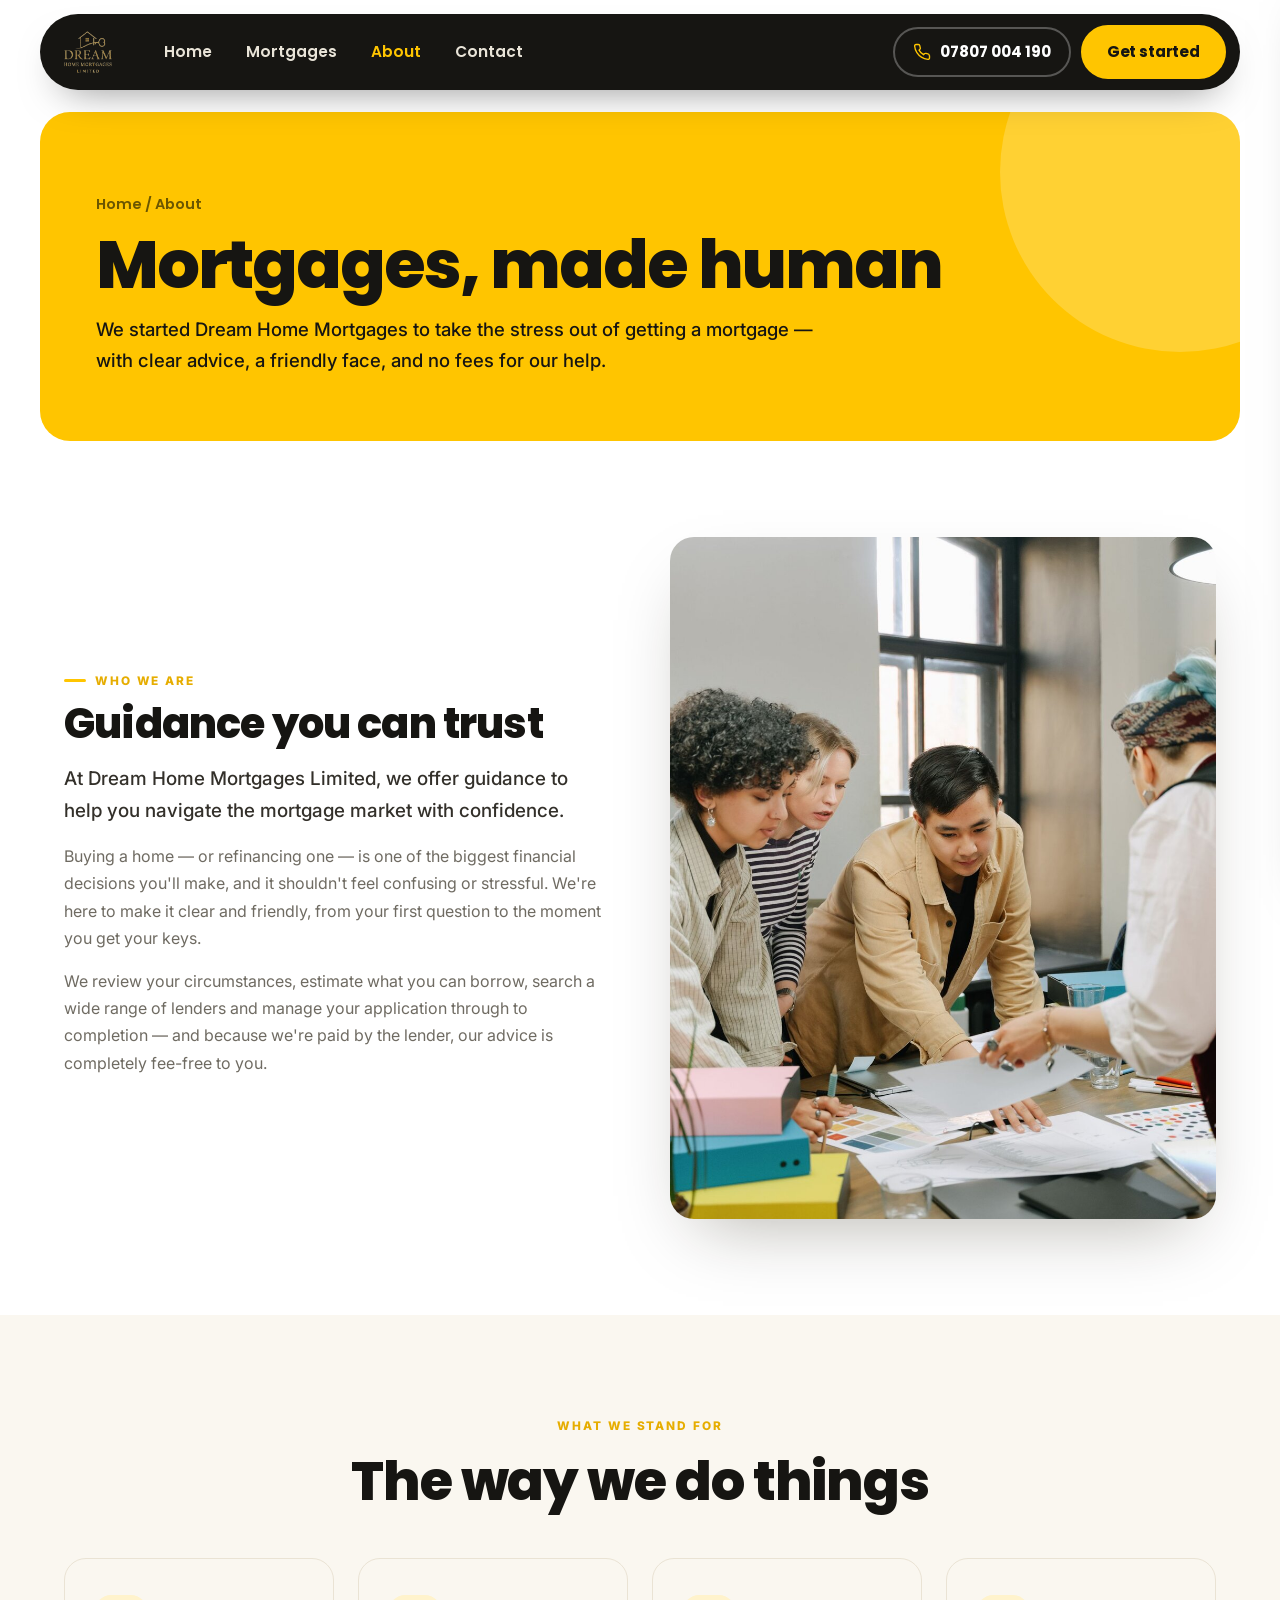
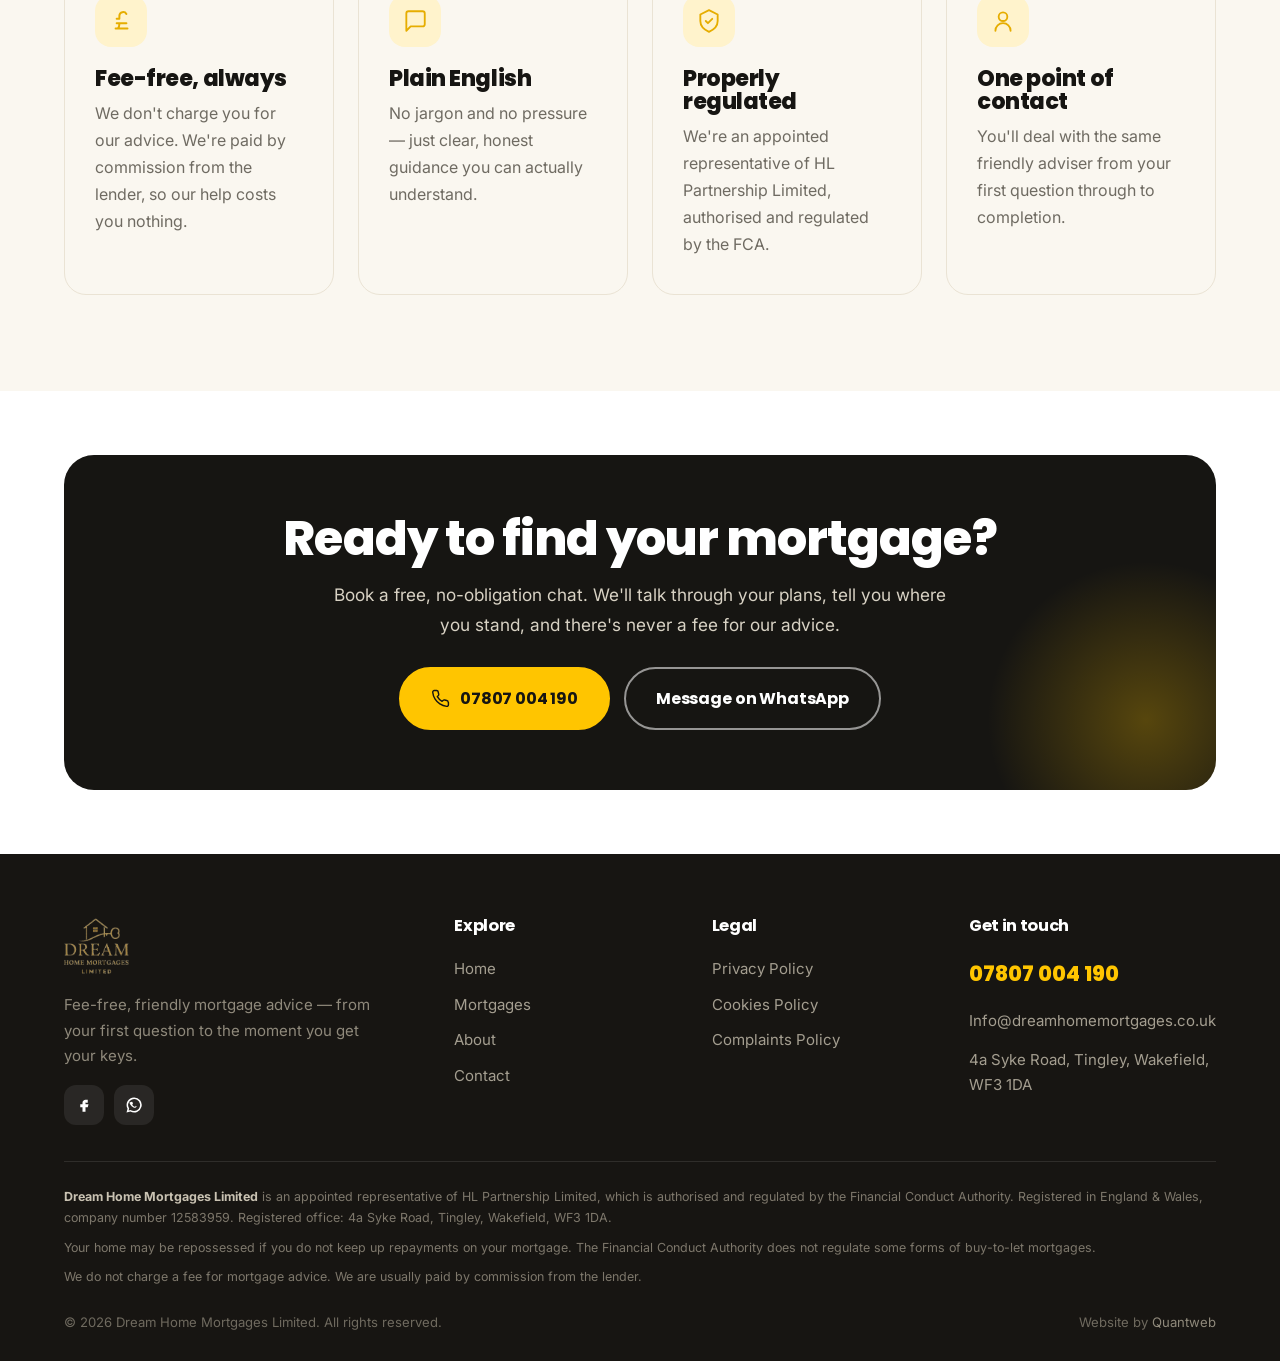
==== about.html @ 36b09202 "Initial commit Co-authored-by: Cursor <cursoragent@cursor.com>" ====
<!doctype html><html lang="en"><head>
<meta charset="utf-8"><meta name="viewport" content="width=device-width,initial-scale=1">
<title>About Us — Dream Home Mortgages</title>
<meta name="description" content="About Dream Home Mortgages — fee-free, friendly mortgage advice based in Tingley, Wakefield. We help you navigate the mortgage market with confidence, from first question to keys.">
<link rel="canonical" href="https://www.dreamhomemortgages.co.uk/about.html">
<meta property="og:type" content="website"><meta property="og:site_name" content="Dream Home Mortgages">
<meta property="og:title" content="About Us — Dream Home Mortgages"><meta property="og:description" content="About Dream Home Mortgages — fee-free, friendly mortgage advice based in Tingley, Wakefield. We help you navigate the mortgage market with confidence, from first question to keys.">
<meta property="og:image" content="https://www.dreamhomemortgages.co.uk/assets/hero.jpg"><meta name="theme-color" content="#161512">
<link rel="icon" href="assets/favicon.svg">
<link rel="preconnect" href="https://fonts.googleapis.com"><link rel="preconnect" href="https://fonts.gstatic.com" crossorigin>
<link href="https://fonts.googleapis.com/css2?family=Poppins:wght@500;600;700;800&family=Inter:wght@400;500;600;700&display=swap" rel="stylesheet">
<link rel="stylesheet" href="css/site.css">
</head><body>
<header class="site"><div class="bar">
  <a class="brand" href="index.html" aria-label="Dream Home Mortgages home"><img src="assets/logo.png" alt="Dream Home Mortgages"></a>
  <nav class="nav-links">
    <a href="index.html">Home</a><a href="services.html">Mortgages</a><a href="about.html" class="active">About</a><a href="contact.html">Contact</a>
  </nav>
  <div class="nav-cta">
    <a class="callchip" href="tel:+447807004190"><svg viewBox="0 0 24 24" fill="none" stroke="currentColor" stroke-width="1.8" stroke-linecap="round" stroke-linejoin="round"><path d="M22 16.9v3a2 2 0 0 1-2.2 2 19.8 19.8 0 0 1-8.6-3 19.5 19.5 0 0 1-6-6 19.8 19.8 0 0 1-3-8.6A2 2 0 0 1 4.1 2h3a2 2 0 0 1 2 1.7c.1.9.3 1.8.6 2.6a2 2 0 0 1-.5 2.1L8 9.6a16 16 0 0 0 6 6l1.2-1.2a2 2 0 0 1 2.1-.5c.8.3 1.7.5 2.6.6a2 2 0 0 1 1.7 2z"/></svg><span>07807 004 190<small>Free, friendly advice</small></span></a>
    <a class="btn btn-primary" href="contact.html">Get started</a>
    <button class="burger" data-mm-open aria-label="Open menu"><span></span><span></span><span></span></button>
  </div>
</div></header>
<div class="mm-back" data-mm-close></div>
<aside class="mobile-menu">
  <button class="mm-close" data-mm-close aria-label="Close">&times;</button>
  <a href="index.html">Home</a><a href="services.html">Mortgages</a><a href="about.html">About</a><a href="contact.html">Contact</a>
  <a class="btn btn-primary" href="contact.html">Get started</a>
  <a class="btn btn-ghost" href="tel:+447807004190">Call 07807 004 190</a>
</aside><section class="page-hero"><div class="wrap"><p class="crumb"><a href="index.html">Home</a> / About</p><h1>Mortgages, made human</h1><p>We started Dream Home Mortgages to take the stress out of getting a mortgage — with clear advice, a friendly face, and no fees for our help.</p></div></section>
<section class="sec"><div class="wrap">
  <div class="split rev">
    <div class="media tall" data-reveal><img src="assets/about.jpg" alt="A Dream Home Mortgages adviser with clients"></div>
    <div class="about-copy" data-reveal>
      <span class="eyebrow">Who we are</span>
      <h2 style="font-size:clamp(1.9rem,3.4vw,2.6rem);margin:12px 0 18px">Guidance you can trust</h2>
      <p class="lead">At Dream Home Mortgages Limited, we offer guidance to help you navigate the mortgage market with confidence.</p>
      <p>Buying a home — or refinancing one — is one of the biggest financial decisions you'll make, and it shouldn't feel confusing or stressful. We're here to make it clear and friendly, from your first question to the moment you get your keys.</p>
      <p>We review your circumstances, estimate what you can borrow, search a wide range of lenders and manage your application through to completion — and because we're paid by the lender, our advice is completely fee-free to you.</p>
    </div>
  </div>
</div></section>
<section class="sec" style="background:var(--bg2)"><div class="wrap">
  <div class="sec-head center" data-reveal><span class="eyebrow c">What we stand for</span><h2>The way we do things</h2></div>
  <div class="steps" style="grid-template-columns:repeat(4,1fr)"><div class="step" data-reveal><div class="n" style="background:var(--gold-soft);color:var(--gold-d)"><svg viewBox="0 0 24 24" fill="none" stroke="currentColor" stroke-width="1.8" stroke-linecap="round" stroke-linejoin="round"><path d="M17 5.5A3.5 3.5 0 0 0 10.5 7v3H8m0 4h9M7 19h11M9 19c1.5-1 1.5-3 1.5-5"/></svg></div><h3>Fee-free, always</h3><p>We don't charge you for our advice. We're paid by commission from the lender, so our help costs you nothing.</p></div><div class="step" data-reveal><div class="n" style="background:var(--gold-soft);color:var(--gold-d)"><svg viewBox="0 0 24 24" fill="none" stroke="currentColor" stroke-width="1.7" stroke-linecap="round" stroke-linejoin="round"><path d="M21 15a2 2 0 0 1-2 2H8l-4 4V5a2 2 0 0 1 2-2h13a2 2 0 0 1 2 2z"/></svg></div><h3>Plain English</h3><p>No jargon and no pressure — just clear, honest guidance you can actually understand.</p></div><div class="step" data-reveal><div class="n" style="background:var(--gold-soft);color:var(--gold-d)"><svg viewBox="0 0 24 24" fill="none" stroke="currentColor" stroke-width="1.7" stroke-linecap="round" stroke-linejoin="round"><path d="M12 2 4 6v6c0 5 3.5 8 8 10 4.5-2 8-5 8-10V6z"/><path d="m9 12 2 2 4-4"/></svg></div><h3>Properly regulated</h3><p>We're an appointed representative of HL Partnership Limited, authorised and regulated by the FCA.</p></div><div class="step" data-reveal><div class="n" style="background:var(--gold-soft);color:var(--gold-d)"><svg viewBox="0 0 24 24" fill="none" stroke="currentColor" stroke-width="1.7" stroke-linecap="round" stroke-linejoin="round"><circle cx="12" cy="8" r="4"/><path d="M5 21a7 7 0 0 1 14 0"/></svg></div><h3>One point of contact</h3><p>You'll deal with the same friendly adviser from your first question through to completion.</p></div></div>
</div></section>


<section class="sec-tight"><div class="wrap">
  <div class="cta-band" data-reveal>
    <h2>Ready to find your mortgage?</h2>
    <p>Book a free, no-obligation chat. We'll talk through your plans, tell you where you stand, and there's never a fee for our advice.</p>
    <div class="cta-row"><a class="btn btn-primary" href="tel:+447807004190"><svg viewBox="0 0 24 24" fill="none" stroke="currentColor" stroke-width="1.8" stroke-linecap="round" stroke-linejoin="round"><path d="M22 16.9v3a2 2 0 0 1-2.2 2 19.8 19.8 0 0 1-8.6-3 19.5 19.5 0 0 1-6-6 19.8 19.8 0 0 1-3-8.6A2 2 0 0 1 4.1 2h3a2 2 0 0 1 2 1.7c.1.9.3 1.8.6 2.6a2 2 0 0 1-.5 2.1L8 9.6a16 16 0 0 0 6 6l1.2-1.2a2 2 0 0 1 2.1-.5c.8.3 1.7.5 2.6.6a2 2 0 0 1 1.7 2z"/></svg> 07807 004 190</a><a class="btn btn-outline-w" href="https://wa.me/447807004190" target="_blank" rel="noopener">Message on WhatsApp</a></div>
  </div>
</div></section>
<footer class="site"><div class="wrap">
  <div class="cols">
    <div class="fbrand"><img src="assets/logo.png" alt="Dream Home Mortgages"><p>Fee-free, friendly mortgage advice — from your first question to the moment you get your keys.</p>
      <div class="fsoc"><a href="https://www.facebook.com/dreamhomemortgages2020" target="_blank" rel="noopener" aria-label="Facebook"><svg viewBox="0 0 24 24" fill="currentColor"><path d="M14 9h3V5h-3c-2.2 0-4 1.8-4 4v2H7v4h3v6h4v-6h3l1-4h-4V9a1 1 0 0 1 1-1z"/></svg></a><a href="https://wa.me/447807004190" target="_blank" rel="noopener" aria-label="WhatsApp"><svg viewBox="0 0 24 24" fill="currentColor"><path d="M12 2a10 10 0 0 0-8.6 15L2 22l5.2-1.4A10 10 0 1 0 12 2zm0 18a8 8 0 0 1-4.1-1.1l-.3-.2-2.8.7.8-2.8-.2-.3A8 8 0 1 1 12 20zm4.4-6c-.2-.1-1.4-.7-1.6-.8s-.4-.1-.5.1-.6.8-.8 1-.3.2-.5.1a6.5 6.5 0 0 1-1.9-1.2 7.2 7.2 0 0 1-1.3-1.7c-.1-.2 0-.4.1-.5l.4-.4.2-.4v-.4c0-.1-.5-1.3-.7-1.7s-.4-.4-.5-.4h-.5a1 1 0 0 0-.7.3A2.8 2.8 0 0 0 6 8.8a4.9 4.9 0 0 0 1 2.6 11 11 0 0 0 4.3 3.8c1.6.7 1.9.6 2.2.5a2.4 2.4 0 0 0 1.6-1.1 2 2 0 0 0 .1-1.1c0-.1-.2-.2-.4-.3z"/></svg></a></div>
    </div>
    <div class="col"><h4>Explore</h4><a href="index.html">Home</a><a href="services.html">Mortgages</a><a href="about.html">About</a><a href="contact.html">Contact</a></div>
    <div class="col"><h4>Legal</h4><a href="#">Privacy Policy</a><a href="#">Cookies Policy</a><a href="#">Complaints Policy</a></div>
    <div class="col fcontact"><h4>Get in touch</h4>
      <a class="big" href="tel:+447807004190">07807 004 190</a>
      <a href="mailto:Info@dreamhomemortgages.co.uk">Info@dreamhomemortgages.co.uk</a>
      <p style="margin-top:8px">4a Syke Road, Tingley, Wakefield, WF3 1DA</p>
    </div>
  </div>
  <div class="reg">
    <p><strong style="color:#c9c2b2">Dream Home Mortgages Limited</strong> is an appointed representative of HL Partnership Limited, which is authorised and regulated by the Financial Conduct Authority. Registered in England &amp; Wales, company number 12583959. Registered office: 4a Syke Road, Tingley, Wakefield, WF3 1DA.</p>
    <p>Your home may be repossessed if you do not keep up repayments on your mortgage. The Financial Conduct Authority does not regulate some forms of buy-to-let mortgages.</p>
    <p>We do not charge a fee for mortgage advice. We are usually paid by commission from the lender.</p>
  </div>
  <div class="foot-bot"><span>&copy; 2026 Dream Home Mortgages Limited. All rights reserved.</span><span>Website by <a href="https://quantweb.co.uk" target="_blank" rel="noopener">Quantweb</a></span></div>
</div></footer>
<script src="js/site.js"></script>
</body></html>
---- css/site.css ----
/* Dream Home Mortgages — Quantweb build 2026 (bold gold + ink, Haysto-style layout) */
:root{
  --gold:#ffc500; --gold-d:#e6ad00; --gold-l:#ffe27a; --gold-soft:#fff3cc;
  --ink:#161512; --ink2:#33302a; --muted:#6f6b62; --line:#eae3d4;
  --bg:#ffffff; --bg2:#faf7f0; --bg3:#f2ecdd; --dark:#171512;
  --f-h:"Poppins",-apple-system,BlinkMacSystemFont,"Segoe UI",sans-serif;
  --f-b:"Inter",-apple-system,BlinkMacSystemFont,"Segoe UI",sans-serif;
  --r:22px; --r-s:14px; --wrap:1200px;
  --shadow:0 30px 70px -28px rgba(30,24,6,.34);
  --shadow-s:0 14px 34px -16px rgba(30,24,6,.22);
}
*{box-sizing:border-box;margin:0;padding:0}
html{scroll-behavior:smooth}
body{font-family:var(--f-b);background:var(--bg);color:var(--ink2);line-height:1.7;-webkit-font-smoothing:antialiased;overflow-x:hidden}
img{max-width:100%;display:block}
a{color:inherit;text-decoration:none}
h1,h2,h3,h4{font-family:var(--f-h);color:var(--ink);line-height:1.02;font-weight:800;letter-spacing:-.02em}
.wrap{max-width:var(--wrap);margin:0 auto;padding:0 24px}
.eyebrow{display:inline-flex;align-items:center;gap:9px;font-family:var(--f-b);font-weight:800;font-size:.74rem;letter-spacing:.16em;text-transform:uppercase;color:var(--gold-d)}
.eyebrow::before{content:"";width:22px;height:3px;background:var(--gold);border-radius:3px}
.eyebrow.c::before{display:none}
.eyebrow.pill{background:var(--gold-soft);color:#8a6b00;padding:7px 15px;border-radius:999px;letter-spacing:.1em}
.eyebrow.pill::before{display:none}
.sec{padding:96px 0}
.sec-tight{padding:64px 0}
.sec-head{max-width:760px;margin-bottom:48px}
.sec-head.center{margin-left:auto;margin-right:auto;text-align:center}
.sec-head h2{font-size:clamp(2.2rem,4.4vw,3.4rem);margin:16px 0 14px;line-height:1.02}
.sec-head p{font-size:1.1rem;color:var(--muted)}
.lead{font-size:1.18rem;color:var(--ink2);font-weight:500}

/* buttons — chunky pills, Haysto style */
.btn{display:inline-flex;align-items:center;justify-content:center;gap:10px;font-family:var(--f-h);font-weight:700;font-size:1rem;padding:16px 30px;border-radius:999px;border:2.5px solid transparent;cursor:pointer;transition:.18s;letter-spacing:-.01em}
.btn svg{width:19px;height:19px}
.btn-ink{background:var(--ink);color:#fff;border-color:var(--ink)}
.btn-ink:hover{background:#000;transform:translateY(-2px)}
.btn-primary{background:var(--gold);color:var(--ink);border-color:var(--gold)}
.btn-primary:hover{background:var(--gold-d);border-color:var(--gold-d);transform:translateY(-2px)}
.btn-outline{background:transparent;color:var(--ink);border-color:var(--ink)}
.btn-outline:hover{background:var(--ink);color:#fff}
.btn-ghost{background:#fff;color:var(--ink);border-color:#e0d9c9}
.btn-ghost:hover{border-color:var(--ink)}
.btn-outline-w{background:transparent;color:#fff;border-color:rgba(255,255,255,.55)}
.btn-outline-w:hover{background:#fff;color:var(--ink);border-color:#fff}

/* header — floating black pill nav (Haysto style) */
header.site{position:sticky;top:0;z-index:60;padding:14px 0;background:transparent}
header.site .bar{max-width:var(--wrap);margin:0 auto;padding:11px 14px 11px 24px;display:flex;align-items:center;gap:22px;background:var(--ink);border-radius:999px;box-shadow:0 18px 40px -22px rgba(0,0,0,.55)}
.brand{display:flex;align-items:center}
.brand img{height:42px;width:auto}
.nav-links{display:flex;gap:2px;margin-left:14px}
.nav-links a{font-family:var(--f-h);font-weight:600;font-size:.96rem;color:#e9e4d8;padding:9px 16px;border-radius:999px;transition:.15s}
.nav-links a:hover{color:#fff;background:rgba(255,255,255,.08)}
.nav-links a.active{color:var(--gold)}
.nav-cta{margin-left:auto;display:flex;align-items:center;gap:10px}
.callchip{display:inline-flex;align-items:center;gap:9px;font-family:var(--f-h);font-weight:700;color:#fff;font-size:.95rem;padding:10px 18px;border:2px solid rgba(255,255,255,.28);border-radius:999px;transition:.15s}
.callchip:hover{border-color:var(--gold);color:var(--gold)}
.callchip svg{width:18px;height:18px;color:var(--gold)}
.callchip span small{display:none}
.nav-cta .btn{padding:12px 24px;font-size:.95rem}
.burger{display:none;flex-direction:column;gap:5px;background:none;border:0;cursor:pointer;padding:8px}
.burger span{width:24px;height:2.5px;background:#fff;border-radius:3px}

.mm-back{position:fixed;inset:0;background:rgba(20,16,8,.5);opacity:0;visibility:hidden;transition:.25s;z-index:70}
.mm-back.open{opacity:1;visibility:visible}
.mobile-menu{position:fixed;top:0;right:-340px;width:300px;max-width:86vw;height:100%;background:var(--ink);z-index:80;padding:26px 24px;display:flex;flex-direction:column;gap:4px;transition:right .3s cubic-bezier(.4,0,.2,1);box-shadow:-20px 0 50px -20px rgba(0,0,0,.5)}
.mobile-menu.open{right:0}
.mobile-menu a{font-family:var(--f-h);font-weight:600;font-size:1.12rem;color:#eee7d9;padding:13px 6px;border-bottom:1px solid rgba(255,255,255,.1)}
.mobile-menu .btn{margin-top:16px}
.mm-close{align-self:flex-end;background:none;border:0;font-size:2rem;color:#b7b1a4;cursor:pointer;margin-bottom:6px}

/* HERO — full-bleed gold panel, giant headline (Haysto template) */
.hero{padding:6px 0 40px}
.hero .panel{position:relative;background:var(--gold);border-radius:34px;overflow:hidden;display:grid;grid-template-columns:1.08fr .92fr;gap:20px;align-items:center;padding:66px 60px}
.hero .panel::after{content:"";position:absolute;right:-140px;top:-140px;width:420px;height:420px;border-radius:50%;background:rgba(255,255,255,.18)}
.hero-copy{position:relative;z-index:2}
.hero .badge-eyebrow{display:inline-flex;align-items:center;gap:8px;background:rgba(22,21,18,.9);color:#fff;font-family:var(--f-h);font-weight:700;font-size:.8rem;letter-spacing:.02em;padding:8px 16px;border-radius:999px;margin-bottom:22px}
.hero h1{font-size:clamp(3rem,6.6vw,5.4rem);color:var(--ink);letter-spacing:-.035em;line-height:.94}
.hero h1 em{font-style:normal;display:block}
.hero .sub{font-size:1.24rem;color:var(--ink);font-weight:500;margin:24px 0 30px;max-width:46ch;line-height:1.5}
.hero-cta{display:flex;flex-wrap:wrap;gap:13px}
.hero .disclaimer{margin-top:22px;font-family:var(--f-h);font-weight:700;font-size:.72rem;letter-spacing:.02em;text-transform:uppercase;color:#6b5600;max-width:40ch;line-height:1.5}
.hero .partner{margin-top:22px;display:inline-flex;align-items:center;gap:12px;background:#fff;border-radius:14px;padding:12px 18px;box-shadow:var(--shadow-s)}
.hero .partner b{font-family:var(--f-h);font-weight:700;font-size:1.15rem;color:var(--ink);line-height:1}
.hero .partner small{display:block;font-size:.74rem;color:var(--muted);font-weight:600;margin-top:2px}
.hero .partner .ic{width:40px;height:40px;border-radius:10px;background:var(--gold-soft);display:grid;place-items:center;flex:none}
.hero .partner .ic svg{width:22px;height:22px;color:var(--gold-d)}
.hero-media{position:relative;z-index:2}
.hero-media img{border-radius:24px;width:100%;aspect-ratio:4/4.2;object-fit:cover;box-shadow:0 30px 60px -24px rgba(30,20,0,.45)}

/* trust strip */
.trust{background:var(--ink);color:#fff}
.trust .wrap{display:grid;grid-template-columns:repeat(4,1fr);gap:22px;padding:26px 24px}
.trust .t{display:flex;align-items:center;gap:13px}
.trust .t svg{width:28px;height:28px;color:var(--gold);flex:none}
.trust .t b{display:block;font-family:var(--f-h);font-size:1rem;font-weight:700}
.trust .t span{font-size:.82rem;color:#b9b3a6}

/* steps */
.steps{display:grid;grid-template-columns:repeat(3,1fr);gap:24px}
.step{position:relative;background:var(--bg2);border:1px solid var(--line);border-radius:var(--r);padding:36px 30px;transition:.2s}
.step:hover{transform:translateY(-6px);box-shadow:var(--shadow-s)}
.step .n{font-family:var(--f-h);font-weight:800;font-size:1.3rem;width:52px;height:52px;border-radius:16px;background:var(--gold);color:var(--ink);display:grid;place-items:center;margin-bottom:20px}
.step .n svg{width:26px;height:26px}
.step h3{font-size:1.4rem;margin-bottom:10px}
.step p{color:var(--muted);font-size:1rem}

/* who we help cards */
.whgrid{display:grid;grid-template-columns:repeat(4,1fr);gap:22px}
.whcard{border-radius:var(--r);overflow:hidden;background:#fff;border:1px solid var(--line);display:flex;flex-direction:column;transition:.2s}
.whcard:hover{transform:translateY(-6px);box-shadow:var(--shadow)}
.whcard .ph{aspect-ratio:4/3;overflow:hidden}
.whcard .ph img{width:100%;height:100%;object-fit:cover;transition:.5s}
.whcard:hover .ph img{transform:scale(1.06)}
.whcard .bd{padding:24px 22px 26px}
.whcard h3{font-size:1.28rem;margin-bottom:8px}
.whcard p{color:var(--muted);font-size:.94rem}
.whcard .go{margin-top:14px;display:inline-flex;align-items:center;gap:6px;font-family:var(--f-h);font-weight:700;font-size:.88rem;color:var(--gold-d)}
.whcard .go svg{width:16px;height:16px;transition:.2s}
.whcard:hover .go svg{transform:translateX(4px)}

/* split */
.split{display:grid;grid-template-columns:1fr 1fr;gap:60px;align-items:center}
.split.rev .media{order:2}
.media{position:relative}
.media img{border-radius:24px;box-shadow:var(--shadow);width:100%;object-fit:cover}
.media.tall img{aspect-ratio:4/5}
.about-copy p{margin-bottom:16px;color:var(--muted)}
.about-copy .lead{color:var(--ink2)}
.mini-list{list-style:none;margin:20px 0 0;display:grid;gap:13px}
.mini-list li{display:flex;gap:12px;align-items:flex-start;font-size:1.02rem;color:var(--ink2);font-weight:500}
.mini-list svg{width:24px;height:24px;color:var(--gold-d);flex:none;margin-top:1px}

/* services list */
.svc-list{display:grid;grid-template-columns:repeat(3,1fr);gap:18px}
.svc-item{display:flex;gap:15px;align-items:flex-start;background:var(--bg2);border:1px solid var(--line);border-radius:16px;padding:24px 22px;transition:.18s}
.svc-item:hover{border-color:var(--gold);transform:translateY(-3px);box-shadow:var(--shadow-s)}
.svc-item .ic{width:48px;height:48px;border-radius:13px;background:var(--gold);display:grid;place-items:center;flex:none}
.svc-item .ic svg{width:24px;height:24px;color:var(--ink)}
.svc-item h3{font-size:1.14rem;margin-bottom:5px}
.svc-item p{color:var(--muted);font-size:.92rem}

/* stats dark band */
.dark{background:var(--dark);color:#fff}
.dark h2,.dark h3{color:#fff}
.dark .eyebrow{color:var(--gold)}
.statrow{display:grid;grid-template-columns:repeat(3,1fr);gap:30px;text-align:center}
.statrow .s b{font-family:var(--f-h);font-weight:800;font-size:3.4rem;color:var(--gold);display:block;line-height:1;letter-spacing:-.03em}
.statrow .s span{color:#c7c1b4;font-size:1rem;margin-top:10px;display:block}

/* testimonial */
.quote{max-width:860px;margin:0 auto;text-align:center}
.quote .stars{color:var(--gold);font-size:1.4rem;letter-spacing:3px;margin-bottom:18px}
.quote p{font-family:var(--f-h);font-size:clamp(1.5rem,2.8vw,2.2rem);color:var(--ink);line-height:1.28;font-weight:700;letter-spacing:-.02em}
.quote .who{margin-top:20px;color:var(--muted);font-weight:600;font-family:var(--f-b);font-size:.96rem}

/* page hero */
.page-hero{padding:8px 0 0}
.page-hero .wrap{background:var(--gold);border-radius:30px;padding:64px 56px;position:relative;overflow:hidden}
.page-hero .wrap::after{content:"";position:absolute;right:-120px;top:-120px;width:360px;height:360px;border-radius:50%;background:rgba(255,255,255,.2)}
.page-hero .crumb{position:relative;z-index:2;color:#6b5600;font-family:var(--f-h);font-weight:600;font-size:.9rem;margin-bottom:16px}
.page-hero .crumb a:hover{color:var(--ink)}
.page-hero h1{position:relative;z-index:2;color:var(--ink);font-size:clamp(2.6rem,5.2vw,4.2rem);letter-spacing:-.03em;line-height:.98}
.page-hero p{position:relative;z-index:2;color:var(--ink);font-weight:500;font-size:1.16rem;max-width:60ch;margin-top:16px}

/* cta band */
.cta-band{background:var(--ink);border-radius:30px;padding:60px 52px;text-align:center;color:#fff;position:relative;overflow:hidden}
.cta-band::after{content:"";position:absolute;right:-90px;bottom:-90px;width:320px;height:320px;border-radius:50%;background:radial-gradient(circle,rgba(255,197,0,.28),transparent 70%)}
.cta-band h2{color:#fff;font-size:clamp(2rem,3.8vw,3rem);position:relative;letter-spacing:-.02em}
.cta-band p{color:#d8d2c4;margin:16px auto 28px;max-width:56ch;position:relative;font-size:1.08rem}
.cta-row{display:flex;gap:14px;justify-content:center;flex-wrap:wrap;position:relative}

/* contact */
.contact-grid{display:grid;grid-template-columns:1.1fr .9fr;gap:44px;align-items:start}
.form{background:#fff;border:1px solid var(--line);border-radius:var(--r);padding:36px;box-shadow:var(--shadow-s)}
.form .row{display:grid;grid-template-columns:1fr 1fr;gap:16px}
.form label{font-family:var(--f-h);font-weight:600;font-size:.86rem;color:var(--ink);display:block;margin:14px 0 6px}
.form input,.form select,.form textarea{width:100%;padding:14px 16px;border:1.5px solid var(--line);border-radius:12px;font-family:var(--f-b);font-size:.96rem;color:var(--ink);background:var(--bg2);transition:.15s}
.form input:focus,.form select:focus,.form textarea:focus{outline:none;border-color:var(--gold);background:#fff}
.form textarea{min-height:130px;resize:vertical}
.form .btn{margin-top:22px;width:100%}
.cinfo{display:grid;gap:16px}
.citem{display:flex;gap:15px;align-items:flex-start;background:var(--bg2);border:1px solid var(--line);border-radius:16px;padding:22px}
.citem .ic{width:48px;height:48px;border-radius:13px;background:var(--gold);display:grid;place-items:center;flex:none}
.citem .ic svg{width:23px;height:23px;color:var(--ink)}
.citem h4{font-family:var(--f-h);font-size:1.06rem;margin-bottom:3px}
.citem a,.citem p{color:var(--muted);font-size:.96rem;display:block}
.citem a:hover{color:var(--gold-d)}

/* footer */
footer.site{background:var(--dark);color:#a49e90;padding:64px 0 28px}
footer.site .cols{display:grid;grid-template-columns:1.6fr 1fr 1fr 1.1fr;gap:36px;padding-bottom:36px;border-bottom:1px solid rgba(255,255,255,.1)}
footer.site .fbrand img{height:56px;margin-bottom:18px}
footer.site .fbrand p{color:#8f897b;font-size:.94rem;max-width:34ch}
footer.site .fsoc{display:flex;gap:10px;margin-top:16px}
footer.site .fsoc a{width:40px;height:40px;border-radius:12px;background:rgba(255,255,255,.08);display:grid;place-items:center}
footer.site .fsoc a:hover{background:var(--gold)}
footer.site .fsoc a:hover svg{color:var(--ink)}
footer.site .fsoc svg{width:18px;height:18px;color:#fff;transition:.15s}
footer.site h4{color:#fff;font-family:var(--f-h);font-size:1.02rem;margin-bottom:16px;font-weight:700}
footer.site .col a{display:block;color:#a49e90;padding:5px 0;font-size:.94rem}
footer.site .col a:hover{color:var(--gold)}
footer.site .fcontact a,footer.site .fcontact p{display:block;color:#a49e90;font-size:.94rem;margin-bottom:7px}
footer.site .fcontact a.big{color:var(--gold);font-family:var(--f-h);font-weight:800;font-size:1.3rem}
.reg{padding-top:24px;font-size:.78rem;color:#7d776b;line-height:1.7}
.reg p{margin-bottom:8px}
.foot-bot{display:flex;justify-content:space-between;flex-wrap:wrap;gap:10px;padding-top:16px;font-size:.82rem;color:#6f6a5f}
.foot-bot a{color:#8f897b}.foot-bot a:hover{color:var(--gold)}

/* reveal */
[data-reveal]{opacity:0;transform:translateY(22px);transition:opacity .7s ease,transform .7s ease}
[data-reveal].in{opacity:1;transform:none}
@media(prefers-reduced-motion:reduce){[data-reveal]{opacity:1;transform:none;transition:none}}

@media(max-width:980px){
  .hero .panel{grid-template-columns:1fr;gap:36px;padding:48px 40px}
  .hero-media{max-width:520px}
  .split,.contact-grid{grid-template-columns:1fr;gap:40px}
  .split.rev .media{order:0}
  .steps,.whgrid,.svc-list,.statrow{grid-template-columns:1fr 1fr}
  .trust .wrap{grid-template-columns:1fr 1fr}
  footer.site .cols{grid-template-columns:1fr 1fr}
}
@media(max-width:820px){
  .nav-links,.callchip{display:none}
  .burger{display:flex}
  .nav-cta .btn{display:none}
  .nav-cta{margin-left:auto}
}
@media(max-width:760px){
  .sec{padding:66px 0}
  .cta-band,.page-hero .wrap{padding:44px 26px}
  .hero .panel{padding:40px 26px;border-radius:26px}
}
@media(max-width:560px){
  .wrap{padding:0 16px}
  header.site .bar{padding:9px 10px 9px 18px}
  .brand img{height:36px}
  .steps,.whgrid,.svc-list,.statrow,.trust .wrap,.form .row,footer.site .cols{grid-template-columns:1fr}
  .hero h1{font-size:clamp(2.6rem,12vw,3.4rem)}
  .hero-cta .btn{flex:1 1 auto}
}
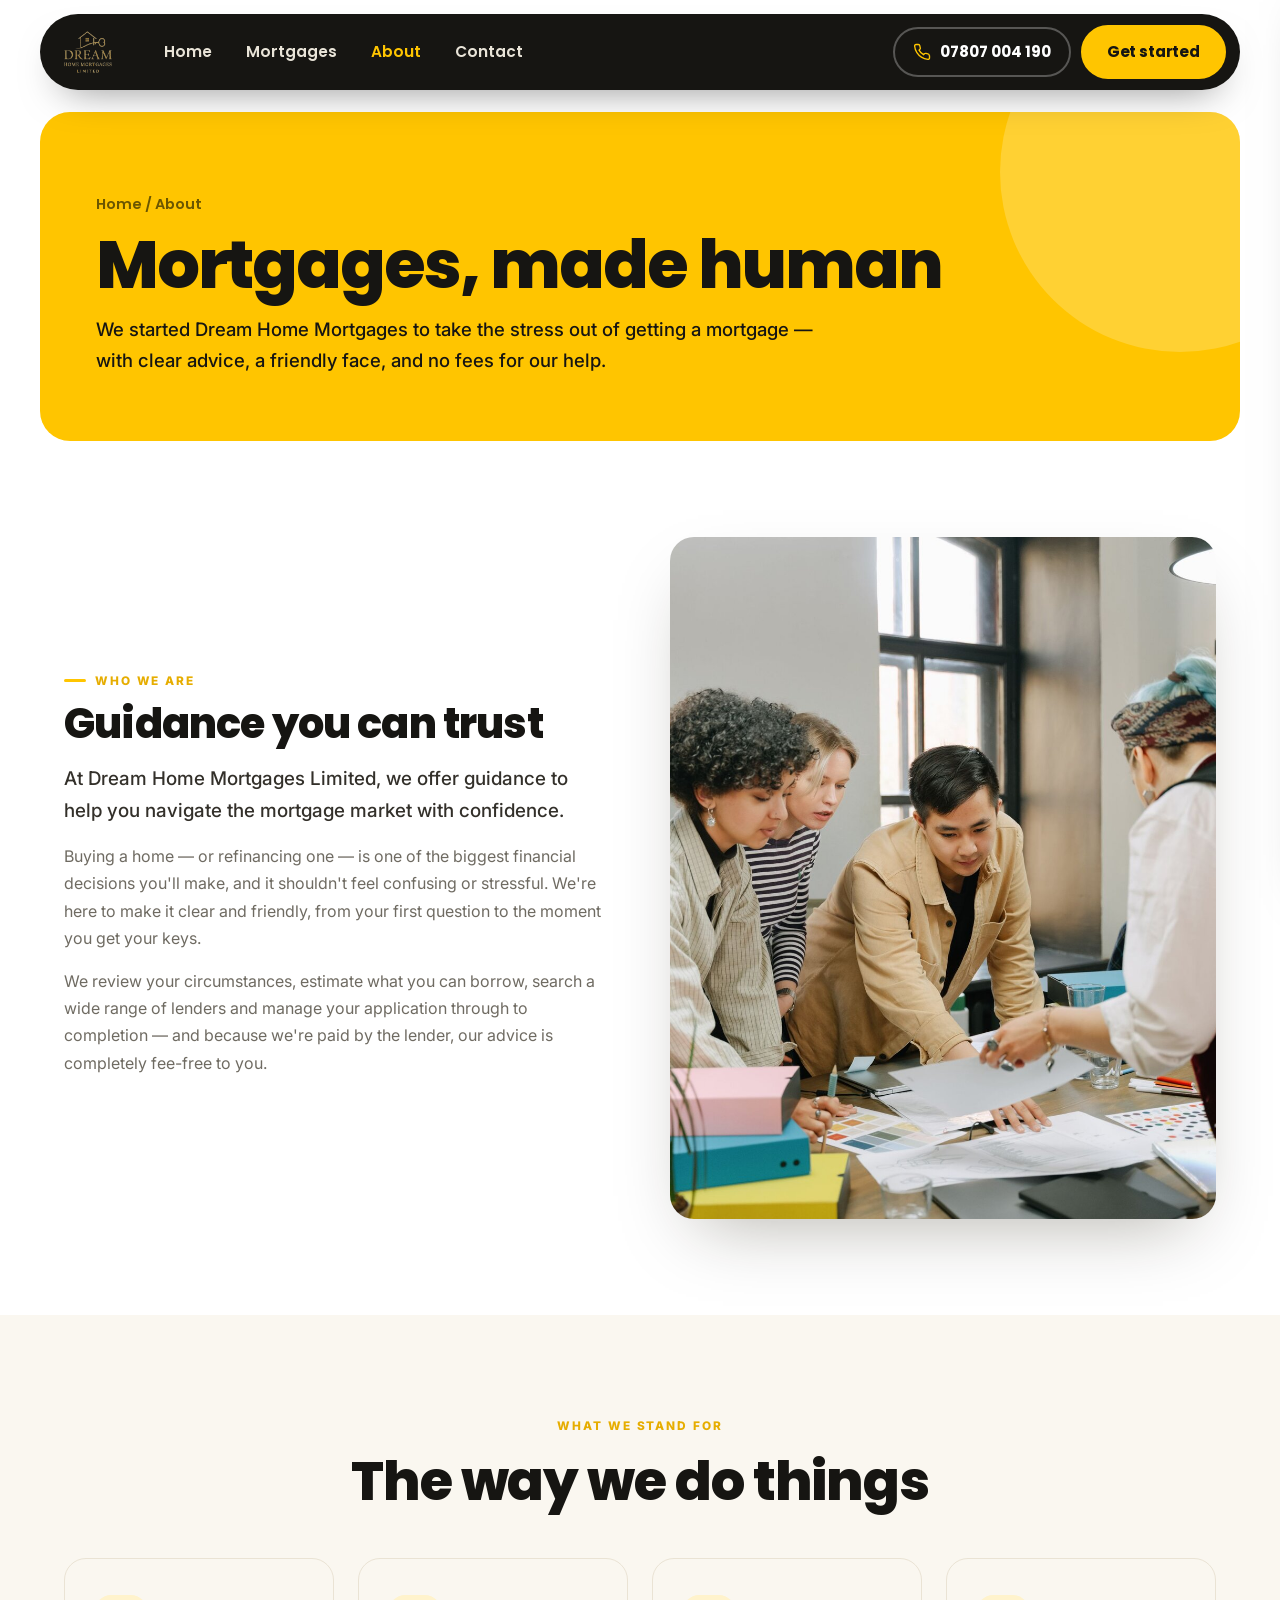
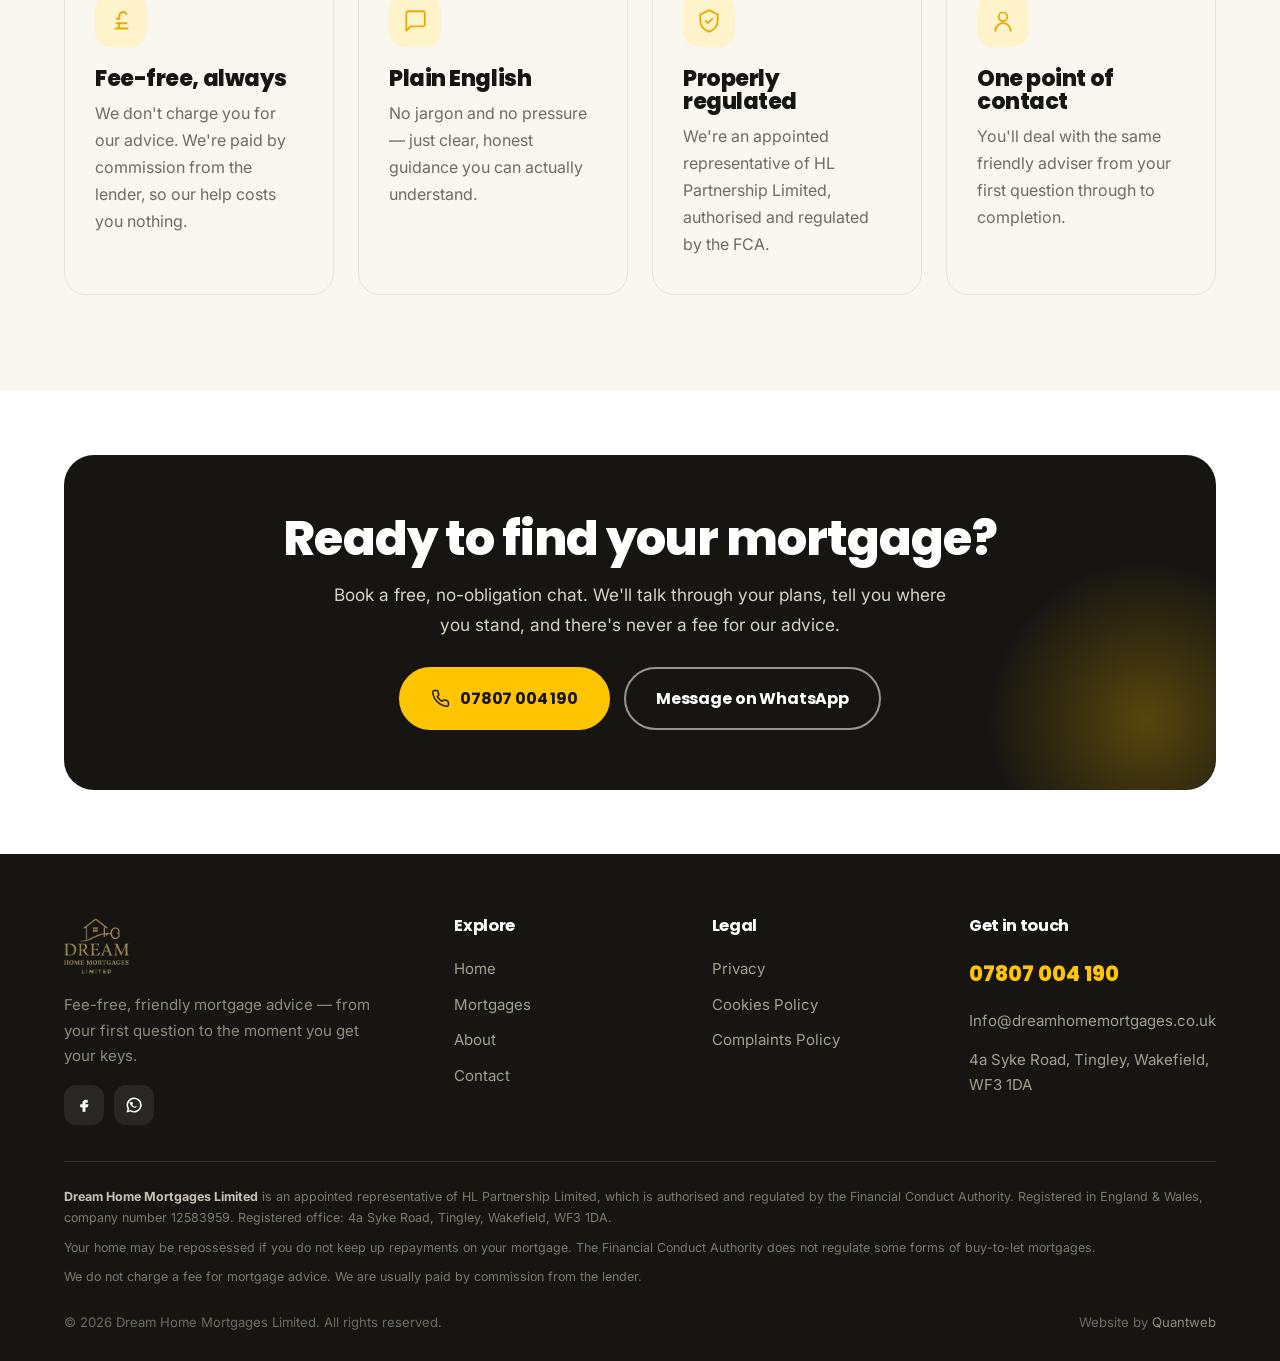
==== commit 485d03d4: "Add privacy policy and cookie compliance Co-authored-by: Cursor <cursoragent@cursor.com>" ====
--- a/about.html
+++ b/about.html
@@ -60,7 +60,7 @@
       <div class="fsoc"><a href="https://www.facebook.com/dreamhomemortgages2020" target="_blank" rel="noopener" aria-label="Facebook"><svg viewBox="0 0 24 24" fill="currentColor"><path d="M14 9h3V5h-3c-2.2 0-4 1.8-4 4v2H7v4h3v6h4v-6h3l1-4h-4V9a1 1 0 0 1 1-1z"/></svg></a><a href="https://wa.me/447807004190" target="_blank" rel="noopener" aria-label="WhatsApp"><svg viewBox="0 0 24 24" fill="currentColor"><path d="M12 2a10 10 0 0 0-8.6 15L2 22l5.2-1.4A10 10 0 1 0 12 2zm0 18a8 8 0 0 1-4.1-1.1l-.3-.2-2.8.7.8-2.8-.2-.3A8 8 0 1 1 12 20zm4.4-6c-.2-.1-1.4-.7-1.6-.8s-.4-.1-.5.1-.6.8-.8 1-.3.2-.5.1a6.5 6.5 0 0 1-1.9-1.2 7.2 7.2 0 0 1-1.3-1.7c-.1-.2 0-.4.1-.5l.4-.4.2-.4v-.4c0-.1-.5-1.3-.7-1.7s-.4-.4-.5-.4h-.5a1 1 0 0 0-.7.3A2.8 2.8 0 0 0 6 8.8a4.9 4.9 0 0 0 1 2.6 11 11 0 0 0 4.3 3.8c1.6.7 1.9.6 2.2.5a2.4 2.4 0 0 0 1.6-1.1 2 2 0 0 0 .1-1.1c0-.1-.2-.2-.4-.3z"/></svg></a></div>
     </div>
     <div class="col"><h4>Explore</h4><a href="index.html">Home</a><a href="services.html">Mortgages</a><a href="about.html">About</a><a href="contact.html">Contact</a></div>
-    <div class="col"><h4>Legal</h4><a href="#">Privacy Policy</a><a href="#">Cookies Policy</a><a href="#">Complaints Policy</a></div>
+    <div class="col"><h4>Legal</h4><a href="privacy.html">Privacy</a><a href="privacy.html#cookies">Cookies Policy</a><a href="#">Complaints Policy</a></div>
     <div class="col fcontact"><h4>Get in touch</h4>
       <a class="big" href="tel:+447807004190">07807 004 190</a>
       <a href="mailto:Info@dreamhomemortgages.co.uk">Info@dreamhomemortgages.co.uk</a>
--- a/css/site.css
+++ b/css/site.css
@@ -179,6 +179,16 @@
 .form input:focus,.form select:focus,.form textarea:focus{outline:none;border-color:var(--gold);background:#fff}
 .form textarea{min-height:130px;resize:vertical}
 .form .btn{margin-top:22px;width:100%}
+.form-note{margin-top:12px;font-size:.82rem;color:var(--muted);line-height:1.5}
+.form-note a{color:var(--ink);text-decoration:underline;text-underline-offset:2px}
+.form-note a:hover{color:var(--gold-d)}
+.legal{max-width:74ch}
+.legal h2{font-size:1.45rem;margin:32px 0 10px;letter-spacing:-.02em}
+.legal p{margin-bottom:14px}
+.legal ul{margin:0 0 14px 1.2rem}
+.legal li{margin-bottom:6px}
+.legal a{color:var(--gold-d);text-decoration:underline;text-underline-offset:2px}
+.legal .updated{color:var(--muted);font-size:.92rem}
 .cinfo{display:grid;gap:16px}
 .citem{display:flex;gap:15px;align-items:flex-start;background:var(--bg2);border:1px solid var(--line);border-radius:16px;padding:22px}
 .citem .ic{width:48px;height:48px;border-radius:13px;background:var(--gold);display:grid;place-items:center;flex:none}
